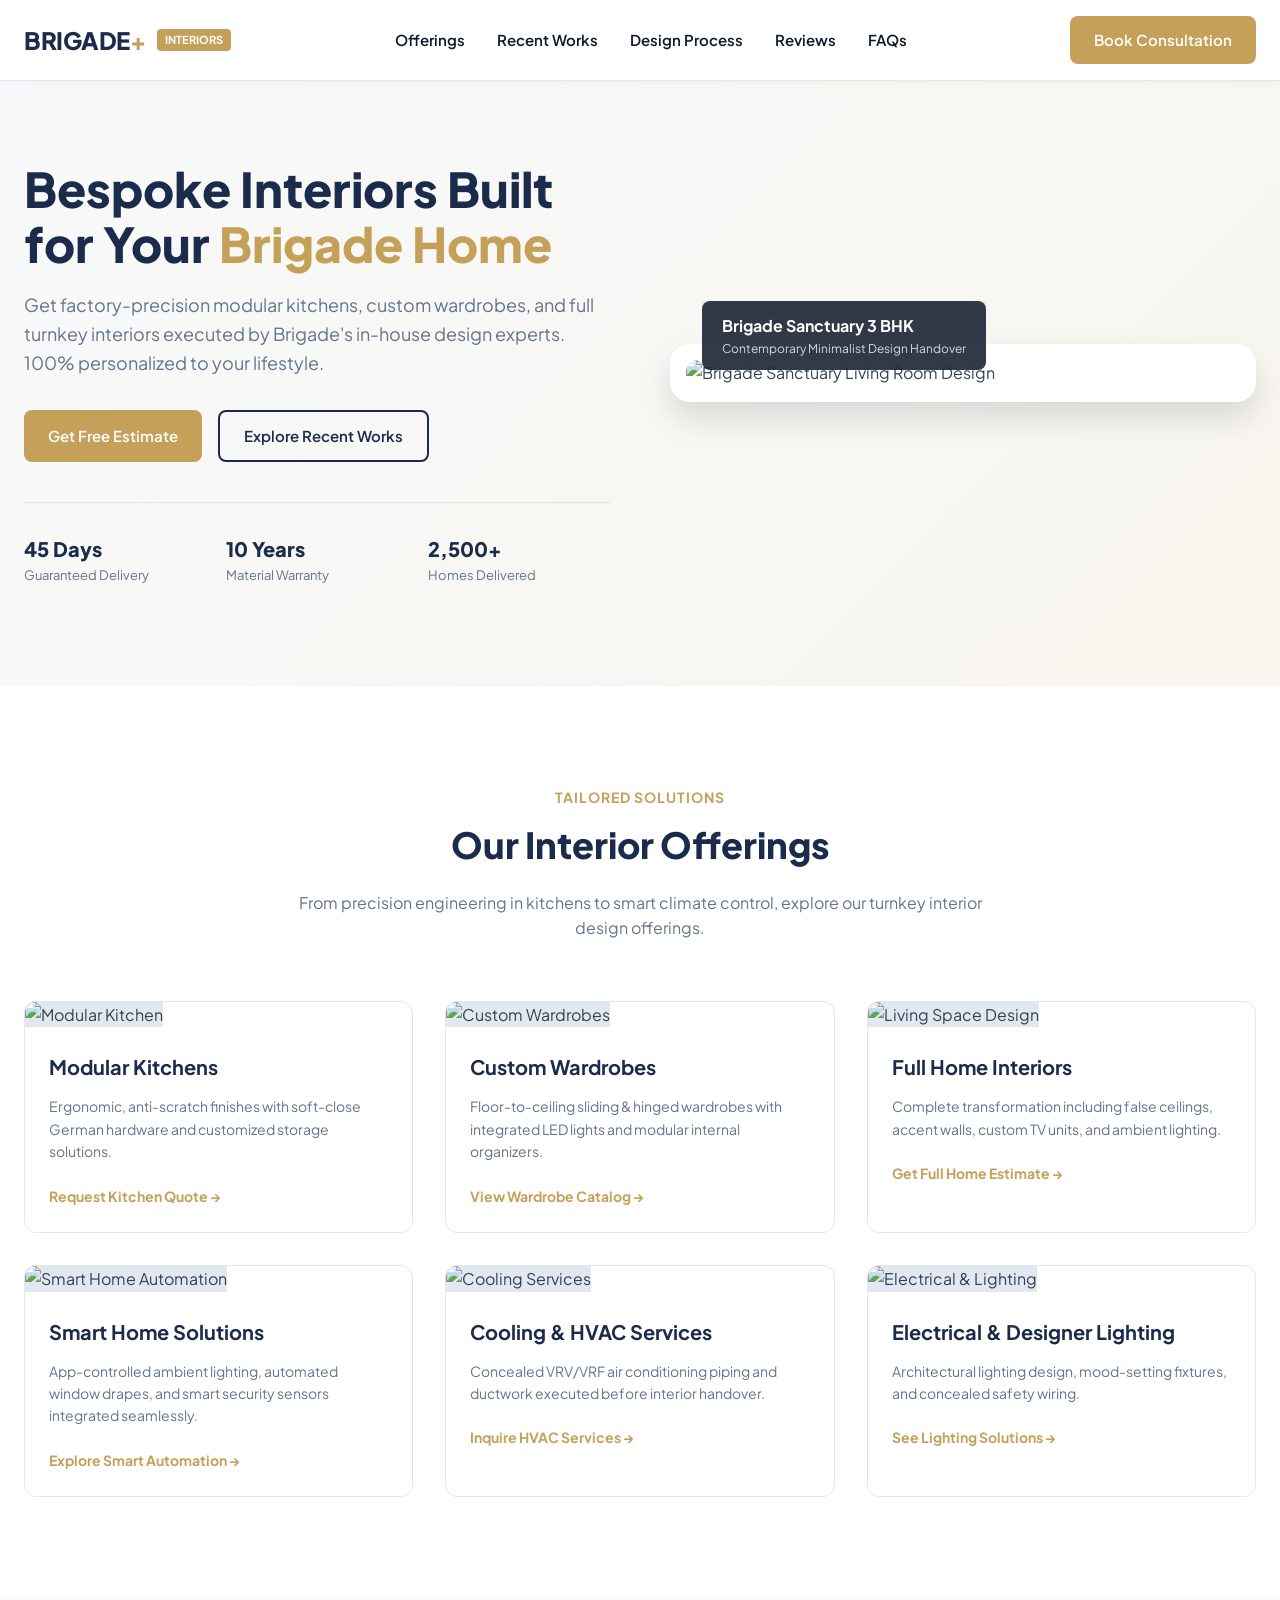
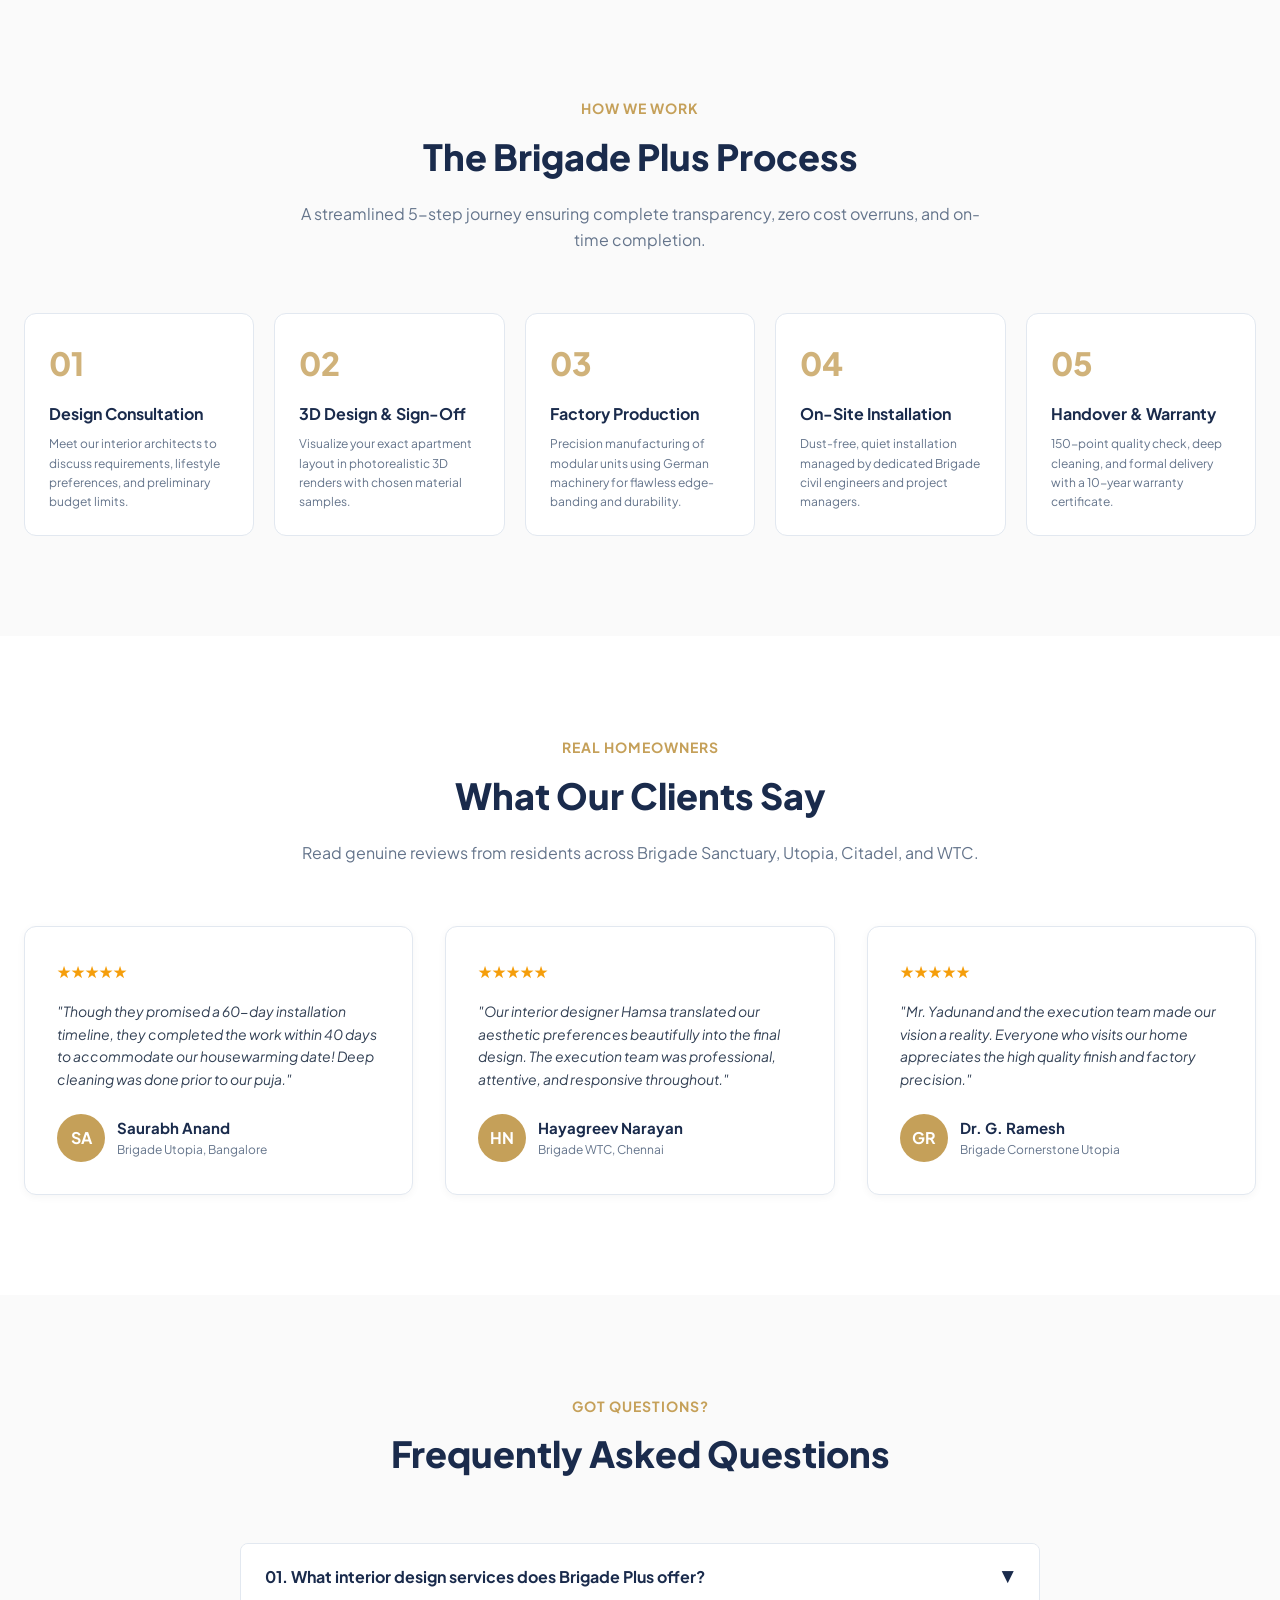
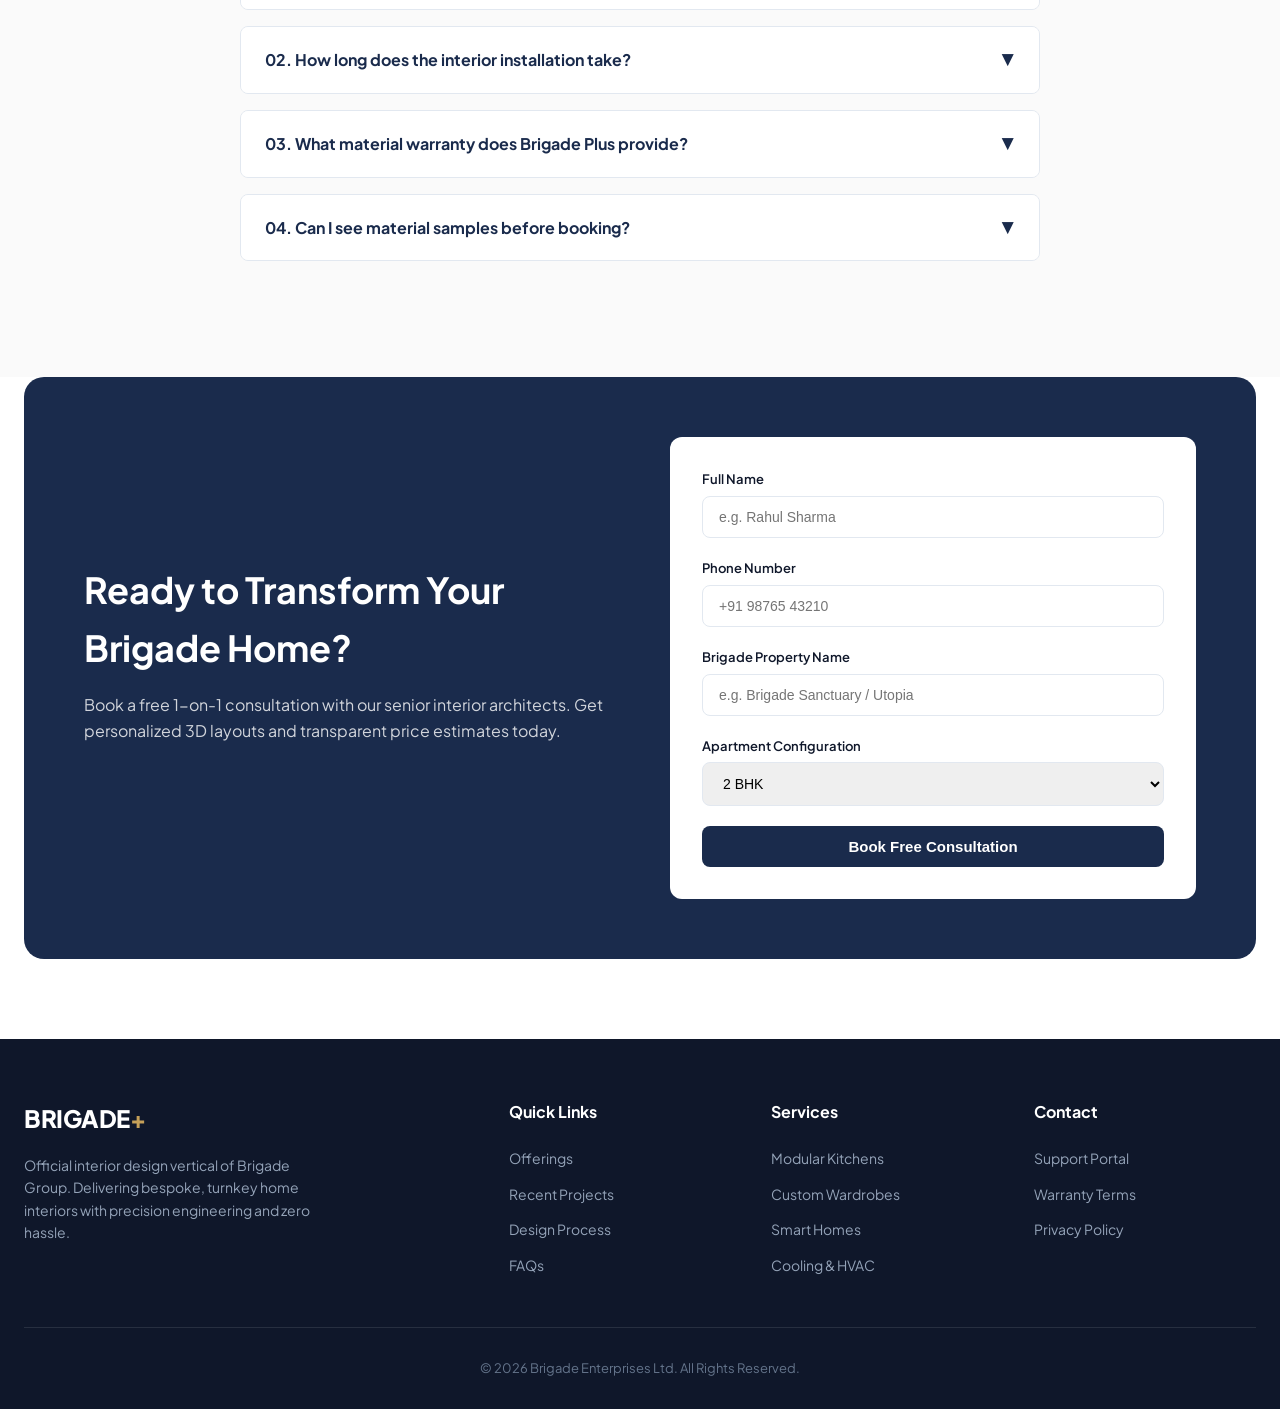
==== index.html @ ae54cfff "Add files via upload" ====
<!DOCTYPE html>
<html lang="en">
<head>
    <meta charset="UTF-8">
    <meta name="viewport" content="width=device-width, initial-scale=1.0">
    <title>Brigade Plus | Bespoke Interior Design Services</title>
    <meta name="description" content="Transform your Brigade home with tailor-made interior design services. 100% custom modular kitchens, wardrobes, smart automation, and guaranteed on-time handover.">
    
    <!-- Google Fonts -->
    <link rel="preconnect" href="https://fonts.googleapis.com">
    <link rel="preconnect" href="https://fonts.gstatic.com" crossorigin>
    <link href="https://fonts.googleapis.com/css2?family=Plus+Jakarta+Sans:wght@300;400;500;600;700;800&display=swap" rel="stylesheet">

    <style>
        :root {
            --primary: #1A2B4C;
            --primary-accent: #C5A059;
            --secondary: #0F172A;
            --accent-light: #F8F5EE;
            --text-main: #334155;
            --text-dark: #0F172A;
            --text-light: #64748B;
            --bg-light: #FAFAFA;
            --white: #FFFFFF;
            --border-color: #E2E8F0;
            --radius-sm: 8px;
            --radius-md: 12px;
            --radius-lg: 20px;
            --shadow-sm: 0 2px 8px rgba(0,0,0,0.04);
            --shadow-md: 0 8px 24px rgba(0,0,0,0.08);
            --shadow-lg: 0 16px 32px rgba(0,0,0,0.12);
            --transition: all 0.3s cubic-bezier(0.4, 0, 0.2, 1);
        }

        * {
            margin: 0;
            padding: 0;
            box-sizing: border-box;
        }

        body {
            font-family: 'Plus Jakarta Sans', sans-serif;
            color: var(--text-main);
            background-color: var(--white);
            line-height: 1.6;
            -webkit-font-smoothing: antialiased;
        }

        a {
            text-decoration: none;
            color: inherit;
        }

        ul {
            list-style: none;
        }

        /* Container */
        .container {
            width: 100%;
            max-width: 1280px;
            margin: 0 auto;
            padding: 0 24px;
        }

        /* Header / Navbar */
        header {
            position: sticky;
            top: 0;
            background: rgba(255, 255, 255, 0.95);
            backdrop-filter: blur(10px);
            z-index: 1000;
            border-bottom: 1px solid var(--border-color);
            box-shadow: var(--shadow-sm);
        }

        .navbar {
            display: flex;
            align-items: center;
            justify-content: space-between;
            height: 80px;
        }

        .logo-container {
            display: flex;
            align-items: center;
            gap: 12px;
        }

        .logo-text {
            font-size: 24px;
            font-weight: 800;
            color: var(--primary);
            letter-spacing: -0.5px;
        }

        .logo-badge {
            background: var(--primary-accent);
            color: var(--white);
            font-size: 11px;
            font-weight: 700;
            padding: 2px 8px;
            border-radius: 4px;
            text-transform: uppercase;
        }

        .nav-links {
            display: flex;
            align-items: center;
            gap: 32px;
        }

        .nav-link {
            font-size: 15px;
            font-weight: 600;
            color: var(--text-dark);
            transition: var(--transition);
        }

        .nav-link:hover {
            color: var(--primary-accent);
        }

        .btn {
            display: inline-flex;
            align-items: center;
            justify-content: center;
            padding: 12px 24px;
            font-size: 15px;
            font-weight: 600;
            border-radius: var(--radius-sm);
            transition: var(--transition);
            cursor: pointer;
            border: none;
        }

        .btn-primary {
            background-color: var(--primary-accent);
            color: var(--white);
        }

        .btn-primary:hover {
            background-color: #b08d49;
            transform: translateY(-2px);
            box-shadow: var(--shadow-md);
        }

        .btn-secondary {
            background-color: var(--primary);
            color: var(--white);
        }

        .btn-secondary:hover {
            background-color: var(--secondary);
            transform: translateY(-2px);
        }

        .btn-outline {
            border: 2px solid var(--primary);
            color: var(--primary);
            background: transparent;
        }

        .btn-outline:hover {
            background: var(--primary);
            color: var(--white);
        }

        /* Mobile Nav Menu Toggle */
        .menu-toggle {
            display: none;
            font-size: 24px;
            cursor: pointer;
        }

        /* Hero Section */
        .hero {
            padding: 80px 0 100px;
            background: linear-gradient(135deg, #F8F9FA 0%, var(--accent-light) 100%);
            position: relative;
            overflow: hidden;
        }

        .hero-grid {
            display: grid;
            grid-template-columns: 1fr 1fr;
            gap: 60px;
            align-items: center;
        }

        .hero-content h1 {
            font-size: 48px;
            font-weight: 800;
            color: var(--primary);
            line-height: 1.15;
            margin-bottom: 20px;
        }

        .hero-content h1 span {
            color: var(--primary-accent);
        }

        .hero-content p {
            font-size: 18px;
            color: var(--text-light);
            margin-bottom: 32px;
        }

        .hero-actions {
            display: flex;
            gap: 16px;
            margin-bottom: 40px;
        }

        .trust-badges {
            display: grid;
            grid-template-columns: repeat(3, 1fr);
            gap: 20px;
            padding-top: 30px;
            border-top: 1px solid rgba(0,0,0,0.08);
        }

        .trust-item h4 {
            font-size: 20px;
            font-weight: 800;
            color: var(--primary);
        }

        .trust-item p {
            font-size: 13px;
            color: var(--text-light);
            margin-bottom: 0;
        }

        .hero-card-preview {
            background: var(--white);
            border-radius: var(--radius-lg);
            padding: 16px;
            box-shadow: var(--shadow-lg);
            position: relative;
        }

        .hero-card-preview img {
            width: 100%;
            height: 420px;
            object-fit: cover;
            border-radius: var(--radius-md);
        }

        .hero-card-tag {
            position: absolute;
            bottom: 32px;
            left: 32px;
            background: rgba(15, 23, 42, 0.85);
            backdrop-filter: blur(8px);
            color: var(--white);
            padding: 12px 20px;
            border-radius: var(--radius-sm);
        }

        .hero-card-tag h5 {
            font-size: 16px;
            font-weight: 700;
        }

        .hero-card-tag p {
            font-size: 12px;
            color: rgba(255, 255, 255, 0.8);
            margin-bottom: 0;
        }

        /* Section Styling */
        .section {
            padding: 100px 0;
        }

        .section-header {
            text-align: center;
            max-width: 700px;
            margin: 0 auto 60px;
        }

        .section-subtitle {
            color: var(--primary-accent);
            font-size: 14px;
            font-weight: 700;
            text-transform: uppercase;
            letter-spacing: 1px;
            margin-bottom: 8px;
            display: block;
        }

        .section-title {
            font-size: 36px;
            font-weight: 800;
            color: var(--primary);
            margin-bottom: 16px;
        }

        .section-description {
            font-size: 16px;
            color: var(--text-light);
        }

        /* Offerings / Services */
        .services-grid {
            display: grid;
            grid-template-columns: repeat(3, 1fr);
            gap: 32px;
        }

        .service-card {
            background: var(--white);
            border-radius: var(--radius-md);
            border: 1px solid var(--border-color);
            overflow: hidden;
            transition: var(--transition);
        }

        .service-card:hover {
            transform: translateY(-8px);
            box-shadow: var(--shadow-md);
            border-color: var(--primary-accent);
        }

        .service-img {
            height: 220px;
            width: 100%;
            object-fit: cover;
            background-color: #E2E8F0;
        }

        .service-body {
            padding: 24px;
        }

        .service-body h3 {
            font-size: 20px;
            color: var(--primary);
            margin-bottom: 12px;
        }

        .service-body p {
            font-size: 14px;
            color: var(--text-light);
            margin-bottom: 20px;
        }

        .service-link {
            font-size: 14px;
            font-weight: 700;
            color: var(--primary-accent);
            display: inline-flex;
            align-items: center;
            gap: 8px;
        }

        /* Process Section */
        .process-bg {
            background-color: var(--bg-light);
        }

        .process-steps {
            display: grid;
            grid-template-columns: repeat(5, 1fr);
            gap: 20px;
            position: relative;
        }

        .process-step {
            background: var(--white);
            padding: 24px;
            border-radius: var(--radius-md);
            border: 1px solid var(--border-color);
            position: relative;
        }

        .step-number {
            font-size: 32px;
            font-weight: 800;
            color: var(--primary-accent);
            opacity: 0.8;
            margin-bottom: 12px;
        }

        .process-step h4 {
            font-size: 16px;
            color: var(--primary);
            margin-bottom: 8px;
        }

        .process-step p {
            font-size: 12px;
            color: var(--text-light);
        }

        /* Testimonials */
        .testimonials-grid {
            display: grid;
            grid-template-columns: repeat(3, 1fr);
            gap: 32px;
        }

        .testimonial-card {
            background: var(--white);
            padding: 32px;
            border-radius: var(--radius-md);
            border: 1px solid var(--border-color);
            box-shadow: var(--shadow-sm);
        }

        .stars {
            color: #F59E0B;
            margin-bottom: 16px;
            font-size: 16px;
        }

        .testimonial-text {
            font-size: 14px;
            color: var(--text-main);
            font-style: italic;
            margin-bottom: 24px;
        }

        .user-profile {
            display: flex;
            align-items: center;
            gap: 12px;
        }

        .avatar {
            width: 48px;
            height: 48px;
            border-radius: 50%;
            background: var(--primary-accent);
            color: var(--white);
            display: flex;
            align-items: center;
            justify-content: center;
            font-weight: 700;
        }

        .user-info h5 {
            font-size: 15px;
            color: var(--primary);
        }

        .user-info p {
            font-size: 12px;
            color: var(--text-light);
        }

        /* FAQ Accordion */
        .faq-accordion {
            max-width: 800px;
            margin: 0 auto;
        }

        .faq-item {
            border: 1px solid var(--border-color);
            border-radius: var(--radius-sm);
            margin-bottom: 16px;
            overflow: hidden;
            background: var(--white);
        }

        .faq-header {
            padding: 20px 24px;
            font-weight: 700;
            color: var(--primary);
            cursor: pointer;
            display: flex;
            justify-content: space-between;
            align-items: center;
            background: var(--white);
            transition: var(--transition);
        }

        .faq-header:hover {
            background-color: var(--bg-light);
        }

        .faq-body {
            padding: 0 24px 20px;
            display: none;
            color: var(--text-light);
            font-size: 14px;
        }

        .faq-item.active .faq-body {
            display: block;
        }

        .faq-item.active .faq-toggle-icon {
            transform: rotate(180deg);
        }

        /* Contact & Lead Form */
        .contact-section {
            background: var(--primary);
            color: var(--white);
            border-radius: var(--radius-lg);
            padding: 60px;
            margin-bottom: 80px;
        }

        .contact-grid {
            display: grid;
            grid-template-columns: 1fr 1fr;
            gap: 60px;
            align-items: center;
        }

        .contact-info h2 {
            font-size: 36px;
            color: var(--white);
            margin-bottom: 16px;
        }

        .contact-info p {
            color: rgba(255,255,255,0.8);
            margin-bottom: 32px;
        }

        .lead-form {
            background: var(--white);
            padding: 32px;
            border-radius: var(--radius-md);
            color: var(--text-main);
        }

        .form-group {
            margin-bottom: 20px;
        }

        .form-label {
            display: block;
            font-size: 13px;
            font-weight: 600;
            margin-bottom: 6px;
            color: var(--text-dark);
        }

        .form-input, .form-select {
            width: 100%;
            padding: 12px 16px;
            border: 1px solid var(--border-color);
            border-radius: var(--radius-sm);
            font-size: 14px;
            outline: none;
        }

        .form-input:focus, .form-select:focus {
            border-color: var(--primary-accent);
        }

        /* Footer */
        footer {
            background-color: var(--secondary);
            color: var(--white);
            padding: 60px 0 30px;
        }

        .footer-grid {
            display: grid;
            grid-template-columns: 2fr 1fr 1fr 1fr;
            gap: 40px;
            margin-bottom: 40px;
        }

        .footer-brand p {
            color: #94A3B8;
            font-size: 14px;
            margin-top: 16px;
            max-width: 300px;
        }

        .footer-column h5 {
            font-size: 16px;
            margin-bottom: 20px;
            color: var(--white);
        }

        .footer-links li {
            margin-bottom: 10px;
        }

        .footer-links a {
            color: #94A3B8;
            font-size: 14px;
            transition: var(--transition);
        }

        .footer-links a:hover {
            color: var(--white);
        }

        .copyright {
            text-align: center;
            padding-top: 30px;
            border-top: 1px solid rgba(255,255,255,0.1);
            color: #64748B;
            font-size: 13px;
        }

        /* Responsive Breakpoints */
        @media (max-width: 1024px) {
            .hero-grid, .contact-grid {
                grid-template-columns: 1fr;
            }

            .services-grid, .testimonials-grid {
                grid-template-columns: repeat(2, 1fr);
            }

            .process-steps {
                grid-template-columns: repeat(2, 1fr);
            }

            .footer-grid {
                grid-template-columns: 1fr 1fr;
            }
        }

        @media (max-width: 768px) {
            .nav-links {
                display: none;
            }

            .menu-toggle {
                display: block;
            }

            .hero-content h1 {
                font-size: 32px;
            }

            .services-grid, .testimonials-grid, .process-steps {
                grid-template-columns: 1fr;
            }

            .trust-badges {
                grid-template-columns: 1fr;
            }

            .contact-section {
                padding: 30px 20px;
            }
        }
    </style>
</head>
<body>

    <!-- Navigation Header -->
    <header>
        <div class="container navbar">
            <a href="#" class="logo-container">
                <span class="logo-text">BRIGADE<span style="color:var(--primary-accent)">+</span></span>
                <span class="logo-badge">Interiors</span>
            </a>
            <nav class="nav-links">
                <a href="#services" class="nav-link">Offerings</a>
                <a href="#portfolio" class="nav-link">Recent Works</a>
                <a href="#process" class="nav-link">Design Process</a>
                <a href="#testimonials" class="nav-link">Reviews</a>
                <a href="#faq" class="nav-link">FAQs</a>
            </nav>
            <div>
                <a href="#contact" class="btn btn-primary">Book Consultation</a>
            </div>
        </div>
    </header>

    <!-- Hero Section -->
    <section class="hero">
        <div class="container hero-grid">
            <div class="hero-content">
                <h1>Bespoke Interiors Built for Your <span>Brigade Home</span></h1>
                <p>Get factory-precision modular kitchens, custom wardrobes, and full turnkey interiors executed by Brigade's in-house design experts. 100% personalized to your lifestyle.</p>
                
                <div class="hero-actions">
                    <a href="#contact" class="btn btn-primary">Get Free Estimate</a>
                    <a href="#portfolio" class="btn btn-outline">Explore Recent Works</a>
                </div>

                <div class="trust-badges">
                    <div class="trust-item">
                        <h4>45 Days</h4>
                        <p>Guaranteed Delivery</p>
                    </div>
                    <div class="trust-item">
                        <h4>10 Years</h4>
                        <p>Material Warranty</p>
                    </div>
                    <div class="trust-item">
                        <h4>2,500+</h4>
                        <p>Homes Delivered</p>
                    </div>
                </div>
            </div>

            <div class="hero-card-preview">
                <img src="https://images.unsplash.com/photo-1618221195710-dd6b41faaea6?auto=format&fit=crop&w=1000&q=80" alt="Brigade Sanctuary Living Room Design">
                <div class="hero-card-tag">
                    <h5>Brigade Sanctuary 3 BHK</h5>
                    <p>Contemporary Minimalist Design Handover</p>
                </div>
            </div>
        </div>
    </section>

    <!-- Services / Offerings -->
    <section class="section" id="services">
        <div class="container">
            <div class="section-header">
                <span class="section-subtitle">Tailored Solutions</span>
                <h2 class="section-title">Our Interior Offerings</h2>
                <p class="section-description">From precision engineering in kitchens to smart climate control, explore our turnkey interior design offerings.</p>
            </div>

            <div class="services-grid">
                <div class="service-card">
                    <img src="https://images.unsplash.com/photo-1556911220-e15b29be8c8f?auto=format&fit=crop&w=600&q=80" alt="Modular Kitchen" class="service-img">
                    <div class="service-body">
                        <h3>Modular Kitchens</h3>
                        <p>Ergonomic, anti-scratch finishes with soft-close German hardware and customized storage solutions.</p>
                        <a href="#contact" class="service-link">Request Kitchen Quote &rarr;</a>
                    </div>
                </div>

                <div class="service-card">
                    <img src="https://images.unsplash.com/photo-1595428774223-ef52624120d2?auto=format&fit=crop&w=600&q=80" alt="Custom Wardrobes" class="service-img">
                    <div class="service-body">
                        <h3>Custom Wardrobes</h3>
                        <p>Floor-to-ceiling sliding & hinged wardrobes with integrated LED lights and modular internal organizers.</p>
                        <a href="#contact" class="service-link">View Wardrobe Catalog &rarr;</a>
                    </div>
                </div>

                <div class="service-card">
                    <img src="https://images.unsplash.com/photo-1583847268964-b28dc8f51f92?auto=format&fit=crop&w=600&q=80" alt="Living Space Design" class="service-img">
                    <div class="service-body">
                        <h3>Full Home Interiors</h3>
                        <p>Complete transformation including false ceilings, accent walls, custom TV units, and ambient lighting.</p>
                        <a href="#contact" class="service-link">Get Full Home Estimate &rarr;</a>
                    </div>
                </div>

                <div class="service-card">
                    <img src="https://images.unsplash.com/photo-1558002038-1055907df827?auto=format&fit=crop&w=600&q=80" alt="Smart Home Automation" class="service-img">
                    <div class="service-body">
                        <h3>Smart Home Solutions</h3>
                        <p>App-controlled ambient lighting, automated window drapes, and smart security sensors integrated seamlessly.</p>
                        <a href="#contact" class="service-link">Explore Smart Automation &rarr;</a>
                    </div>
                </div>

                <div class="service-card">
                    <img src="https://images.unsplash.com/photo-1616486338812-3dadae4b4ace?auto=format&fit=crop&w=600&q=80" alt="Cooling Services" class="service-img">
                    <div class="service-body">
                        <h3>Cooling & HVAC Services</h3>
                        <p>Concealed VRV/VRF air conditioning piping and ductwork executed before interior handover.</p>
                        <a href="#contact" class="service-link">Inquire HVAC Services &rarr;</a>
                    </div>
                </div>

                <div class="service-card">
                    <img src="https://images.unsplash.com/photo-1600210492486-724fe5c67fb0?auto=format&fit=crop&w=600&q=80" alt="Electrical & Lighting" class="service-img">
                    <div class="service-body">
                        <h3>Electrical & Designer Lighting</h3>
                        <p>Architectural lighting design, mood-setting fixtures, and concealed safety wiring.</p>
                        <a href="#contact" class="service-link">See Lighting Solutions &rarr;</a>
                    </div>
                </div>
            </div>
        </div>
    </section>

    <!-- 5-Step Process -->
    <section class="section process-bg" id="process">
        <div class="container">
            <div class="section-header">
                <span class="section-subtitle">How We Work</span>
                <h2 class="section-title">The Brigade Plus Process</h2>
                <p class="section-description">A streamlined 5-step journey ensuring complete transparency, zero cost overruns, and on-time completion.</p>
            </div>

            <div class="process-steps">
                <div class="process-step">
                    <div class="step-number">01</div>
                    <h4>Design Consultation</h4>
                    <p>Meet our interior architects to discuss requirements, lifestyle preferences, and preliminary budget limits.</p>
                </div>

                <div class="process-step">
                    <div class="step-number">02</div>
                    <h4>3D Design & Sign-Off</h4>
                    <p>Visualize your exact apartment layout in photorealistic 3D renders with chosen material samples.</p>
                </div>

                <div class="process-step">
                    <div class="step-number">03</div>
                    <h4>Factory Production</h4>
                    <p>Precision manufacturing of modular units using German machinery for flawless edge-banding and durability.</p>
                </div>

                <div class="process-step">
                    <div class="step-number">04</div>
                    <h4>On-Site Installation</h4>
                    <p>Dust-free, quiet installation managed by dedicated Brigade civil engineers and project managers.</p>
                </div>

                <div class="process-step">
                    <div class="step-number">05</div>
                    <h4>Handover & Warranty</h4>
                    <p>150-point quality check, deep cleaning, and formal delivery with a 10-year warranty certificate.</p>
                </div>
            </div>
        </div>
    </section>

    <!-- Testimonials -->
    <section class="section" id="testimonials">
        <div class="container">
            <div class="section-header">
                <span class="section-subtitle">Real Homeowners</span>
                <h2 class="section-title">What Our Clients Say</h2>
                <p class="section-description">Read genuine reviews from residents across Brigade Sanctuary, Utopia, Citadel, and WTC.</p>
            </div>

            <div class="testimonials-grid">
                <div class="testimonial-card">
                    <div class="stars">★★★★★</div>
                    <p class="testimonial-text">"Though they promised a 60-day installation timeline, they completed the work within 40 days to accommodate our housewarming date! Deep cleaning was done prior to our puja."</p>
                    <div class="user-profile">
                        <div class="avatar">SA</div>
                        <div class="user-info">
                            <h5>Saurabh Anand</h5>
                            <p>Brigade Utopia, Bangalore</p>
                        </div>
                    </div>
                </div>

                <div class="testimonial-card">
                    <div class="stars">★★★★★</div>
                    <p class="testimonial-text">"Our interior designer Hamsa translated our aesthetic preferences beautifully into the final design. The execution team was professional, attentive, and responsive throughout."</p>
                    <div class="user-profile">
                        <div class="avatar">HN</div>
                        <div class="user-info">
                            <h5>Hayagreev Narayan</h5>
                            <p>Brigade WTC, Chennai</p>
                        </div>
                    </div>
                </div>

                <div class="testimonial-card">
                    <div class="stars">★★★★★</div>
                    <p class="testimonial-text">"Mr. Yadunand and the execution team made our vision a reality. Everyone who visits our home appreciates the high quality finish and factory precision."</p>
                    <div class="user-profile">
                        <div class="avatar">GR</div>
                        <div class="user-info">
                            <h5>Dr. G. Ramesh</h5>
                            <p>Brigade Cornerstone Utopia</p>
                        </div>
                    </div>
                </div>
            </div>
        </div>
    </section>

    <!-- FAQ Accordion -->
    <section class="section process-bg" id="faq">
        <div class="container">
            <div class="section-header">
                <span class="section-subtitle">Got Questions?</span>
                <h2 class="section-title">Frequently Asked Questions</h2>
            </div>

            <div class="faq-accordion">
                <div class="faq-item">
                    <div class="faq-header">
                        <span>01. What interior design services does Brigade Plus offer?</span>
                        <span class="faq-toggle-icon">▼</span>
                    </div>
                    <div class="faq-body">
                        Brigade Plus offers comprehensive turnkey interior solutions including modular kitchens, wardrobes, living room accent units, ceiling design, lighting, smart home automation, and AC ducting/cooling services.
                    </div>
                </div>

                <div class="faq-item">
                    <div class="faq-header">
                        <span>02. How long does the interior installation take?</span>
                        <span class="faq-toggle-icon">▼</span>
                    </div>
                    <div class="faq-body">
                        Once 3D designs and material specifications are finalized, installation is guaranteed within 45 to 60 days.
                    </div>
                </div>

                <div class="faq-item">
                    <div class="faq-header">
                        <span>03. What material warranty does Brigade Plus provide?</span>
                        <span class="faq-toggle-icon">▼</span>
                    </div>
                    <div class="faq-body">
                        We provide up to a 10-year warranty on marine-grade plywood and premium hardware components against manufacturing defects and termite issues.
                    </div>
                </div>

                <div class="faq-item">
                    <div class="faq-header">
                        <span>04. Can I see material samples before booking?</span>
                        <span class="faq-toggle-icon">▼</span>
                    </div>
                    <div class="faq-body">
                        Yes! You can visit our Experience Centers or request a physical sample catalog during your initial design consultation.
                    </div>
                </div>
            </div>
        </div>
    </section>

    <!-- Lead Capture Form Section -->
    <section class="container" id="contact">
        <div class="contact-section">
            <div class="contact-grid">
                <div class="contact-info">
                    <h2>Ready to Transform Your Brigade Home?</h2>
                    <p>Book a free 1-on-1 consultation with our senior interior architects. Get personalized 3D layouts and transparent price estimates today.</p>
                </div>

                <form class="lead-form" onsubmit="event.preventDefault(); alert('Thank you! Our design team will contact you within 24 hours.');">
                    <div class="form-group">
                        <label class="form-label">Full Name</label>
                        <input type="text" class="form-input" placeholder="e.g. Rahul Sharma" required>
                    </div>

                    <div class="form-group">
                        <label class="form-label">Phone Number</label>
                        <input type="tel" class="form-input" placeholder="+91 98765 43210" required>
                    </div>

                    <div class="form-group">
                        <label class="form-label">Brigade Property Name</label>
                        <input type="text" class="form-input" placeholder="e.g. Brigade Sanctuary / Utopia" required>
                    </div>

                    <div class="form-group">
                        <label class="form-label">Apartment Configuration</label>
                        <select class="form-select">
                            <option>2 BHK</option>
                            <option>3 BHK</option>
                            <option>4 BHK / Penthouse</option>
                        </select>
                    </div>

                    <button type="submit" class="btn btn-secondary" style="width: 100%;">Book Free Consultation</button>
                </form>
            </div>
        </div>
    </section>

    <!-- Footer -->
    <footer>
        <div class="container">
            <div class="footer-grid">
                <div class="footer-brand">
                    <span class="logo-text" style="color:var(--white)">BRIGADE<span style="color:var(--primary-accent)">+</span></span>
                    <p>Official interior design vertical of Brigade Group. Delivering bespoke, turnkey home interiors with precision engineering and zero hassle.</p>
                </div>

                <div class="footer-column">
                    <h5>Quick Links</h5>
                    <ul class="footer-links">
                        <li><a href="#services">Offerings</a></li>
                        <li><a href="#portfolio">Recent Projects</a></li>
                        <li><a href="#process">Design Process</a></li>
                        <li><a href="#faq">FAQs</a></li>
                    </ul>
                </div>

                <div class="footer-column">
                    <h5>Services</h5>
                    <ul class="footer-links">
                        <li><a href="#services">Modular Kitchens</a></li>
                        <li><a href="#services">Custom Wardrobes</a></li>
                        <li><a href="#services">Smart Homes</a></li>
                        <li><a href="#services">Cooling & HVAC</a></li>
                    </ul>
                </div>

                <div class="footer-column">
                    <h5>Contact</h5>
                    <ul class="footer-links">
                        <li><a href="#">Support Portal</a></li>
                        <li><a href="#">Warranty Terms</a></li>
                        <li><a href="#">Privacy Policy</a></li>
                    </ul>
                </div>
            </div>

            <div class="copyright">
                © 2026 Brigade Enterprises Ltd. All Rights Reserved.
            </div>
        </div>
    </footer>

    <!-- Interactive JS for Accordion -->
    <script>
        document.querySelectorAll('.faq-header').forEach(header => {
            header.addEventListener('click', () => {
                const item = header.parentElement;
                item.classList.toggle('active');
            });
        });
    </script>
</body>
</html>
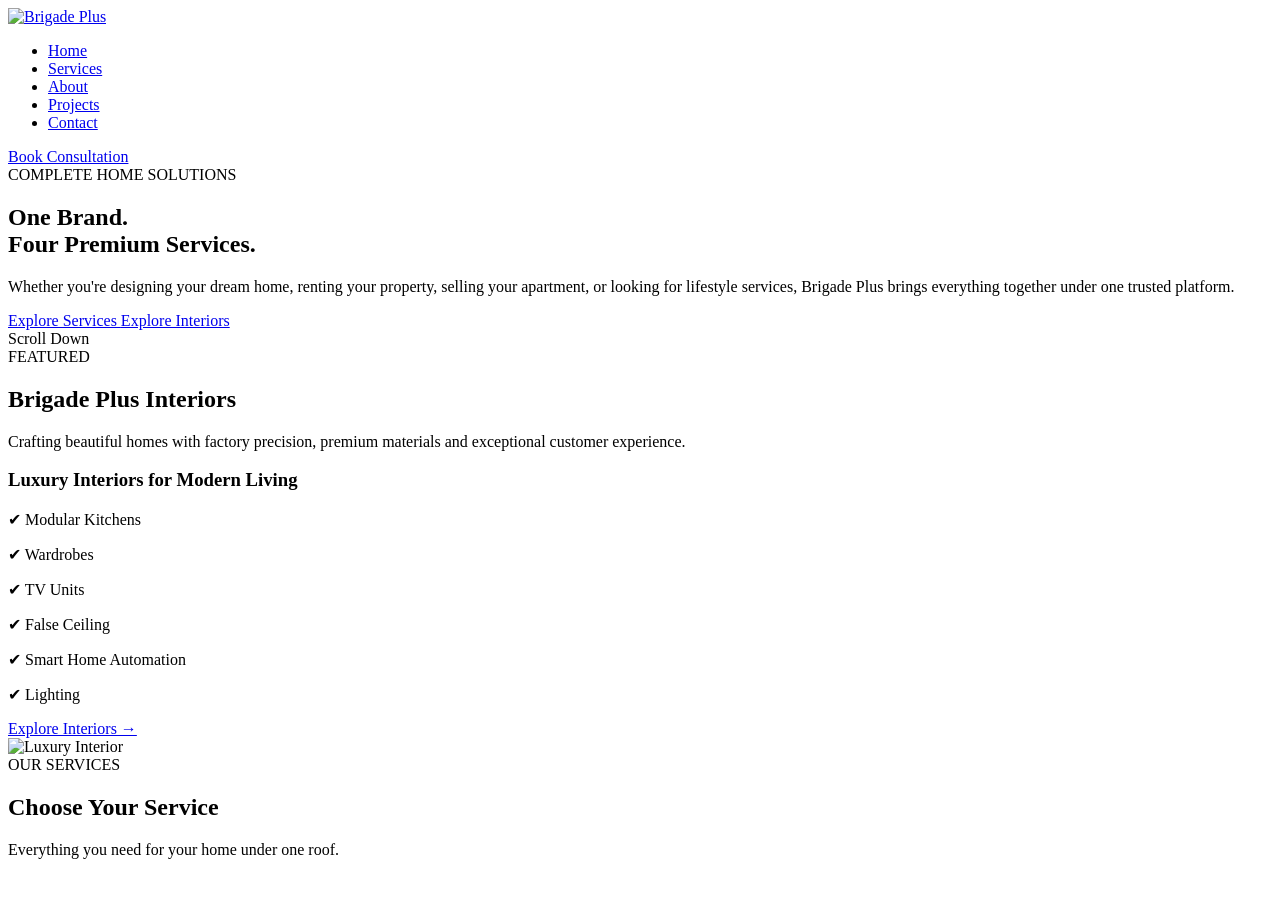
==== commit e149a1e9: "index.html" ====
--- a/index.html
+++ b/index.html
@@ -1,1018 +1,280 @@
 <!DOCTYPE html>
 <html lang="en">
+
 <head>
-    <meta charset="UTF-8">
-    <meta name="viewport" content="width=device-width, initial-scale=1.0">
-    <title>Brigade Plus | Bespoke Interior Design Services</title>
-    <meta name="description" content="Transform your Brigade home with tailor-made interior design services. 100% custom modular kitchens, wardrobes, smart automation, and guaranteed on-time handover.">
-    
-    <!-- Google Fonts -->
-    <link rel="preconnect" href="https://fonts.googleapis.com">
-    <link rel="preconnect" href="https://fonts.gstatic.com" crossorigin>
-    <link href="https://fonts.googleapis.com/css2?family=Plus+Jakarta+Sans:wght@300;400;500;600;700;800&display=swap" rel="stylesheet">
-
-    <style>
-        :root {
-            --primary: #1A2B4C;
-            --primary-accent: #C5A059;
-            --secondary: #0F172A;
-            --accent-light: #F8F5EE;
-            --text-main: #334155;
-            --text-dark: #0F172A;
-            --text-light: #64748B;
-            --bg-light: #FAFAFA;
-            --white: #FFFFFF;
-            --border-color: #E2E8F0;
-            --radius-sm: 8px;
-            --radius-md: 12px;
-            --radius-lg: 20px;
-            --shadow-sm: 0 2px 8px rgba(0,0,0,0.04);
-            --shadow-md: 0 8px 24px rgba(0,0,0,0.08);
-            --shadow-lg: 0 16px 32px rgba(0,0,0,0.12);
-            --transition: all 0.3s cubic-bezier(0.4, 0, 0.2, 1);
-        }
-
-        * {
-            margin: 0;
-            padding: 0;
-            box-sizing: border-box;
-        }
-
-        body {
-            font-family: 'Plus Jakarta Sans', sans-serif;
-            color: var(--text-main);
-            background-color: var(--white);
-            line-height: 1.6;
-            -webkit-font-smoothing: antialiased;
-        }
-
-        a {
-            text-decoration: none;
-            color: inherit;
-        }
-
-        ul {
-            list-style: none;
-        }
-
-        /* Container */
-        .container {
-            width: 100%;
-            max-width: 1280px;
-            margin: 0 auto;
-            padding: 0 24px;
-        }
-
-        /* Header / Navbar */
-        header {
-            position: sticky;
-            top: 0;
-            background: rgba(255, 255, 255, 0.95);
-            backdrop-filter: blur(10px);
-            z-index: 1000;
-            border-bottom: 1px solid var(--border-color);
-            box-shadow: var(--shadow-sm);
-        }
-
-        .navbar {
-            display: flex;
-            align-items: center;
-            justify-content: space-between;
-            height: 80px;
-        }
-
-        .logo-container {
-            display: flex;
-            align-items: center;
-            gap: 12px;
-        }
-
-        .logo-text {
-            font-size: 24px;
-            font-weight: 800;
-            color: var(--primary);
-            letter-spacing: -0.5px;
-        }
-
-        .logo-badge {
-            background: var(--primary-accent);
-            color: var(--white);
-            font-size: 11px;
-            font-weight: 700;
-            padding: 2px 8px;
-            border-radius: 4px;
-            text-transform: uppercase;
-        }
-
-        .nav-links {
-            display: flex;
-            align-items: center;
-            gap: 32px;
-        }
-
-        .nav-link {
-            font-size: 15px;
-            font-weight: 600;
-            color: var(--text-dark);
-            transition: var(--transition);
-        }
-
-        .nav-link:hover {
-            color: var(--primary-accent);
-        }
-
-        .btn {
-            display: inline-flex;
-            align-items: center;
-            justify-content: center;
-            padding: 12px 24px;
-            font-size: 15px;
-            font-weight: 600;
-            border-radius: var(--radius-sm);
-            transition: var(--transition);
-            cursor: pointer;
-            border: none;
-        }
-
-        .btn-primary {
-            background-color: var(--primary-accent);
-            color: var(--white);
-        }
-
-        .btn-primary:hover {
-            background-color: #b08d49;
-            transform: translateY(-2px);
-            box-shadow: var(--shadow-md);
-        }
-
-        .btn-secondary {
-            background-color: var(--primary);
-            color: var(--white);
-        }
-
-        .btn-secondary:hover {
-            background-color: var(--secondary);
-            transform: translateY(-2px);
-        }
-
-        .btn-outline {
-            border: 2px solid var(--primary);
-            color: var(--primary);
-            background: transparent;
-        }
-
-        .btn-outline:hover {
-            background: var(--primary);
-            color: var(--white);
-        }
-
-        /* Mobile Nav Menu Toggle */
-        .menu-toggle {
-            display: none;
-            font-size: 24px;
-            cursor: pointer;
-        }
-
-        /* Hero Section */
-        .hero {
-            padding: 80px 0 100px;
-            background: linear-gradient(135deg, #F8F9FA 0%, var(--accent-light) 100%);
-            position: relative;
-            overflow: hidden;
-        }
-
-        .hero-grid {
-            display: grid;
-            grid-template-columns: 1fr 1fr;
-            gap: 60px;
-            align-items: center;
-        }
-
-        .hero-content h1 {
-            font-size: 48px;
-            font-weight: 800;
-            color: var(--primary);
-            line-height: 1.15;
-            margin-bottom: 20px;
-        }
-
-        .hero-content h1 span {
-            color: var(--primary-accent);
-        }
-
-        .hero-content p {
-            font-size: 18px;
-            color: var(--text-light);
-            margin-bottom: 32px;
-        }
-
-        .hero-actions {
-            display: flex;
-            gap: 16px;
-            margin-bottom: 40px;
-        }
-
-        .trust-badges {
-            display: grid;
-            grid-template-columns: repeat(3, 1fr);
-            gap: 20px;
-            padding-top: 30px;
-            border-top: 1px solid rgba(0,0,0,0.08);
-        }
-
-        .trust-item h4 {
-            font-size: 20px;
-            font-weight: 800;
-            color: var(--primary);
-        }
-
-        .trust-item p {
-            font-size: 13px;
-            color: var(--text-light);
-            margin-bottom: 0;
-        }
-
-        .hero-card-preview {
-            background: var(--white);
-            border-radius: var(--radius-lg);
-            padding: 16px;
-            box-shadow: var(--shadow-lg);
-            position: relative;
-        }
-
-        .hero-card-preview img {
-            width: 100%;
-            height: 420px;
-            object-fit: cover;
-            border-radius: var(--radius-md);
-        }
-
-        .hero-card-tag {
-            position: absolute;
-            bottom: 32px;
-            left: 32px;
-            background: rgba(15, 23, 42, 0.85);
-            backdrop-filter: blur(8px);
-            color: var(--white);
-            padding: 12px 20px;
-            border-radius: var(--radius-sm);
-        }
-
-        .hero-card-tag h5 {
-            font-size: 16px;
-            font-weight: 700;
-        }
-
-        .hero-card-tag p {
-            font-size: 12px;
-            color: rgba(255, 255, 255, 0.8);
-            margin-bottom: 0;
-        }
-
-        /* Section Styling */
-        .section {
-            padding: 100px 0;
-        }
-
-        .section-header {
-            text-align: center;
-            max-width: 700px;
-            margin: 0 auto 60px;
-        }
-
-        .section-subtitle {
-            color: var(--primary-accent);
-            font-size: 14px;
-            font-weight: 700;
-            text-transform: uppercase;
-            letter-spacing: 1px;
-            margin-bottom: 8px;
-            display: block;
-        }
-
-        .section-title {
-            font-size: 36px;
-            font-weight: 800;
-            color: var(--primary);
-            margin-bottom: 16px;
-        }
-
-        .section-description {
-            font-size: 16px;
-            color: var(--text-light);
-        }
-
-        /* Offerings / Services */
-        .services-grid {
-            display: grid;
-            grid-template-columns: repeat(3, 1fr);
-            gap: 32px;
-        }
-
-        .service-card {
-            background: var(--white);
-            border-radius: var(--radius-md);
-            border: 1px solid var(--border-color);
-            overflow: hidden;
-            transition: var(--transition);
-        }
-
-        .service-card:hover {
-            transform: translateY(-8px);
-            box-shadow: var(--shadow-md);
-            border-color: var(--primary-accent);
-        }
-
-        .service-img {
-            height: 220px;
-            width: 100%;
-            object-fit: cover;
-            background-color: #E2E8F0;
-        }
-
-        .service-body {
-            padding: 24px;
-        }
-
-        .service-body h3 {
-            font-size: 20px;
-            color: var(--primary);
-            margin-bottom: 12px;
-        }
-
-        .service-body p {
-            font-size: 14px;
-            color: var(--text-light);
-            margin-bottom: 20px;
-        }
-
-        .service-link {
-            font-size: 14px;
-            font-weight: 700;
-            color: var(--primary-accent);
-            display: inline-flex;
-            align-items: center;
-            gap: 8px;
-        }
-
-        /* Process Section */
-        .process-bg {
-            background-color: var(--bg-light);
-        }
-
-        .process-steps {
-            display: grid;
-            grid-template-columns: repeat(5, 1fr);
-            gap: 20px;
-            position: relative;
-        }
-
-        .process-step {
-            background: var(--white);
-            padding: 24px;
-            border-radius: var(--radius-md);
-            border: 1px solid var(--border-color);
-            position: relative;
-        }
-
-        .step-number {
-            font-size: 32px;
-            font-weight: 800;
-            color: var(--primary-accent);
-            opacity: 0.8;
-            margin-bottom: 12px;
-        }
-
-        .process-step h4 {
-            font-size: 16px;
-            color: var(--primary);
-            margin-bottom: 8px;
-        }
-
-        .process-step p {
-            font-size: 12px;
-            color: var(--text-light);
-        }
-
-        /* Testimonials */
-        .testimonials-grid {
-            display: grid;
-            grid-template-columns: repeat(3, 1fr);
-            gap: 32px;
-        }
-
-        .testimonial-card {
-            background: var(--white);
-            padding: 32px;
-            border-radius: var(--radius-md);
-            border: 1px solid var(--border-color);
-            box-shadow: var(--shadow-sm);
-        }
-
-        .stars {
-            color: #F59E0B;
-            margin-bottom: 16px;
-            font-size: 16px;
-        }
-
-        .testimonial-text {
-            font-size: 14px;
-            color: var(--text-main);
-            font-style: italic;
-            margin-bottom: 24px;
-        }
-
-        .user-profile {
-            display: flex;
-            align-items: center;
-            gap: 12px;
-        }
-
-        .avatar {
-            width: 48px;
-            height: 48px;
-            border-radius: 50%;
-            background: var(--primary-accent);
-            color: var(--white);
-            display: flex;
-            align-items: center;
-            justify-content: center;
-            font-weight: 700;
-        }
-
-        .user-info h5 {
-            font-size: 15px;
-            color: var(--primary);
-        }
-
-        .user-info p {
-            font-size: 12px;
-            color: var(--text-light);
-        }
-
-        /* FAQ Accordion */
-        .faq-accordion {
-            max-width: 800px;
-            margin: 0 auto;
-        }
-
-        .faq-item {
-            border: 1px solid var(--border-color);
-            border-radius: var(--radius-sm);
-            margin-bottom: 16px;
-            overflow: hidden;
-            background: var(--white);
-        }
-
-        .faq-header {
-            padding: 20px 24px;
-            font-weight: 700;
-            color: var(--primary);
-            cursor: pointer;
-            display: flex;
-            justify-content: space-between;
-            align-items: center;
-            background: var(--white);
-            transition: var(--transition);
-        }
-
-        .faq-header:hover {
-            background-color: var(--bg-light);
-        }
-
-        .faq-body {
-            padding: 0 24px 20px;
-            display: none;
-            color: var(--text-light);
-            font-size: 14px;
-        }
-
-        .faq-item.active .faq-body {
-            display: block;
-        }
-
-        .faq-item.active .faq-toggle-icon {
-            transform: rotate(180deg);
-        }
-
-        /* Contact & Lead Form */
-        .contact-section {
-            background: var(--primary);
-            color: var(--white);
-            border-radius: var(--radius-lg);
-            padding: 60px;
-            margin-bottom: 80px;
-        }
-
-        .contact-grid {
-            display: grid;
-            grid-template-columns: 1fr 1fr;
-            gap: 60px;
-            align-items: center;
-        }
-
-        .contact-info h2 {
-            font-size: 36px;
-            color: var(--white);
-            margin-bottom: 16px;
-        }
-
-        .contact-info p {
-            color: rgba(255,255,255,0.8);
-            margin-bottom: 32px;
-        }
-
-        .lead-form {
-            background: var(--white);
-            padding: 32px;
-            border-radius: var(--radius-md);
-            color: var(--text-main);
-        }
-
-        .form-group {
-            margin-bottom: 20px;
-        }
-
-        .form-label {
-            display: block;
-            font-size: 13px;
-            font-weight: 600;
-            margin-bottom: 6px;
-            color: var(--text-dark);
-        }
-
-        .form-input, .form-select {
-            width: 100%;
-            padding: 12px 16px;
-            border: 1px solid var(--border-color);
-            border-radius: var(--radius-sm);
-            font-size: 14px;
-            outline: none;
-        }
-
-        .form-input:focus, .form-select:focus {
-            border-color: var(--primary-accent);
-        }
-
-        /* Footer */
-        footer {
-            background-color: var(--secondary);
-            color: var(--white);
-            padding: 60px 0 30px;
-        }
-
-        .footer-grid {
-            display: grid;
-            grid-template-columns: 2fr 1fr 1fr 1fr;
-            gap: 40px;
-            margin-bottom: 40px;
-        }
-
-        .footer-brand p {
-            color: #94A3B8;
-            font-size: 14px;
-            margin-top: 16px;
-            max-width: 300px;
-        }
-
-        .footer-column h5 {
-            font-size: 16px;
-            margin-bottom: 20px;
-            color: var(--white);
-        }
-
-        .footer-links li {
-            margin-bottom: 10px;
-        }
-
-        .footer-links a {
-            color: #94A3B8;
-            font-size: 14px;
-            transition: var(--transition);
-        }
-
-        .footer-links a:hover {
-            color: var(--white);
-        }
-
-        .copyright {
-            text-align: center;
-            padding-top: 30px;
-            border-top: 1px solid rgba(255,255,255,0.1);
-            color: #64748B;
-            font-size: 13px;
-        }
-
-        /* Responsive Breakpoints */
-        @media (max-width: 1024px) {
-            .hero-grid, .contact-grid {
-                grid-template-columns: 1fr;
-            }
-
-            .services-grid, .testimonials-grid {
-                grid-template-columns: repeat(2, 1fr);
-            }
-
-            .process-steps {
-                grid-template-columns: repeat(2, 1fr);
-            }
-
-            .footer-grid {
-                grid-template-columns: 1fr 1fr;
-            }
-        }
-
-        @media (max-width: 768px) {
-            .nav-links {
-                display: none;
-            }
-
-            .menu-toggle {
-                display: block;
-            }
-
-            .hero-content h1 {
-                font-size: 32px;
-            }
-
-            .services-grid, .testimonials-grid, .process-steps {
-                grid-template-columns: 1fr;
-            }
-
-            .trust-badges {
-                grid-template-columns: 1fr;
-            }
-
-            .contact-section {
-                padding: 30px 20px;
-            }
-        }
-    </style>
+
+<meta charset="UTF-8">
+
+<meta name="viewport" content="width=device-width, initial-scale=1.0">
+
+<title>Brigade Plus | Complete Home Solutions</title>
+
+<meta name="description"
+content="Brigade Plus offers premium Interior Design, Rental, Resale and Lifestyle services.">
+
+<link rel="preconnect" href="https://fonts.googleapis.com">
+
+<link rel="preconnect" href="https://fonts.gstatic.com" crossorigin>
+
+<link href="https://fonts.googleapis.com/css2?family=Outfit:wght@300;400;500;600;700;800&display=swap" rel="stylesheet">
+
+<link rel="stylesheet" href="assets/css/style.css">
+
 </head>
+
 <body>
 
-    <!-- Navigation Header -->
-    <header>
-        <div class="container navbar">
-            <a href="#" class="logo-container">
-                <span class="logo-text">BRIGADE<span style="color:var(--primary-accent)">+</span></span>
-                <span class="logo-badge">Interiors</span>
-            </a>
-            <nav class="nav-links">
-                <a href="#services" class="nav-link">Offerings</a>
-                <a href="#portfolio" class="nav-link">Recent Works</a>
-                <a href="#process" class="nav-link">Design Process</a>
-                <a href="#testimonials" class="nav-link">Reviews</a>
-                <a href="#faq" class="nav-link">FAQs</a>
-            </nav>
-            <div>
-                <a href="#contact" class="btn btn-primary">Book Consultation</a>
-            </div>
-        </div>
-    </header>
-
-    <!-- Hero Section -->
-    <section class="hero">
-        <div class="container hero-grid">
-            <div class="hero-content">
-                <h1>Bespoke Interiors Built for Your <span>Brigade Home</span></h1>
-                <p>Get factory-precision modular kitchens, custom wardrobes, and full turnkey interiors executed by Brigade's in-house design experts. 100% personalized to your lifestyle.</p>
-                
-                <div class="hero-actions">
-                    <a href="#contact" class="btn btn-primary">Get Free Estimate</a>
-                    <a href="#portfolio" class="btn btn-outline">Explore Recent Works</a>
-                </div>
-
-                <div class="trust-badges">
-                    <div class="trust-item">
-                        <h4>45 Days</h4>
-                        <p>Guaranteed Delivery</p>
-                    </div>
-                    <div class="trust-item">
-                        <h4>10 Years</h4>
-                        <p>Material Warranty</p>
-                    </div>
-                    <div class="trust-item">
-                        <h4>2,500+</h4>
-                        <p>Homes Delivered</p>
-                    </div>
-                </div>
-            </div>
-
-            <div class="hero-card-preview">
-                <img src="https://images.unsplash.com/photo-1618221195710-dd6b41faaea6?auto=format&fit=crop&w=1000&q=80" alt="Brigade Sanctuary Living Room Design">
-                <div class="hero-card-tag">
-                    <h5>Brigade Sanctuary 3 BHK</h5>
-                    <p>Contemporary Minimalist Design Handover</p>
-                </div>
-            </div>
-        </div>
-    </section>
-
-    <!-- Services / Offerings -->
-    <section class="section" id="services">
-        <div class="container">
-            <div class="section-header">
-                <span class="section-subtitle">Tailored Solutions</span>
-                <h2 class="section-title">Our Interior Offerings</h2>
-                <p class="section-description">From precision engineering in kitchens to smart climate control, explore our turnkey interior design offerings.</p>
-            </div>
-
-            <div class="services-grid">
-                <div class="service-card">
-                    <img src="https://images.unsplash.com/photo-1556911220-e15b29be8c8f?auto=format&fit=crop&w=600&q=80" alt="Modular Kitchen" class="service-img">
-                    <div class="service-body">
-                        <h3>Modular Kitchens</h3>
-                        <p>Ergonomic, anti-scratch finishes with soft-close German hardware and customized storage solutions.</p>
-                        <a href="#contact" class="service-link">Request Kitchen Quote &rarr;</a>
-                    </div>
-                </div>
-
-                <div class="service-card">
-                    <img src="https://images.unsplash.com/photo-1595428774223-ef52624120d2?auto=format&fit=crop&w=600&q=80" alt="Custom Wardrobes" class="service-img">
-                    <div class="service-body">
-                        <h3>Custom Wardrobes</h3>
-                        <p>Floor-to-ceiling sliding & hinged wardrobes with integrated LED lights and modular internal organizers.</p>
-                        <a href="#contact" class="service-link">View Wardrobe Catalog &rarr;</a>
-                    </div>
-                </div>
-
-                <div class="service-card">
-                    <img src="https://images.unsplash.com/photo-1583847268964-b28dc8f51f92?auto=format&fit=crop&w=600&q=80" alt="Living Space Design" class="service-img">
-                    <div class="service-body">
-                        <h3>Full Home Interiors</h3>
-                        <p>Complete transformation including false ceilings, accent walls, custom TV units, and ambient lighting.</p>
-                        <a href="#contact" class="service-link">Get Full Home Estimate &rarr;</a>
-                    </div>
-                </div>
-
-                <div class="service-card">
-                    <img src="https://images.unsplash.com/photo-1558002038-1055907df827?auto=format&fit=crop&w=600&q=80" alt="Smart Home Automation" class="service-img">
-                    <div class="service-body">
-                        <h3>Smart Home Solutions</h3>
-                        <p>App-controlled ambient lighting, automated window drapes, and smart security sensors integrated seamlessly.</p>
-                        <a href="#contact" class="service-link">Explore Smart Automation &rarr;</a>
-                    </div>
-                </div>
-
-                <div class="service-card">
-                    <img src="https://images.unsplash.com/photo-1616486338812-3dadae4b4ace?auto=format&fit=crop&w=600&q=80" alt="Cooling Services" class="service-img">
-                    <div class="service-body">
-                        <h3>Cooling & HVAC Services</h3>
-                        <p>Concealed VRV/VRF air conditioning piping and ductwork executed before interior handover.</p>
-                        <a href="#contact" class="service-link">Inquire HVAC Services &rarr;</a>
-                    </div>
-                </div>
-
-                <div class="service-card">
-                    <img src="https://images.unsplash.com/photo-1600210492486-724fe5c67fb0?auto=format&fit=crop&w=600&q=80" alt="Electrical & Lighting" class="service-img">
-                    <div class="service-body">
-                        <h3>Electrical & Designer Lighting</h3>
-                        <p>Architectural lighting design, mood-setting fixtures, and concealed safety wiring.</p>
-                        <a href="#contact" class="service-link">See Lighting Solutions &rarr;</a>
-                    </div>
-                </div>
-            </div>
-        </div>
-    </section>
-
-    <!-- 5-Step Process -->
-    <section class="section process-bg" id="process">
-        <div class="container">
-            <div class="section-header">
-                <span class="section-subtitle">How We Work</span>
-                <h2 class="section-title">The Brigade Plus Process</h2>
-                <p class="section-description">A streamlined 5-step journey ensuring complete transparency, zero cost overruns, and on-time completion.</p>
-            </div>
-
-            <div class="process-steps">
-                <div class="process-step">
-                    <div class="step-number">01</div>
-                    <h4>Design Consultation</h4>
-                    <p>Meet our interior architects to discuss requirements, lifestyle preferences, and preliminary budget limits.</p>
-                </div>
-
-                <div class="process-step">
-                    <div class="step-number">02</div>
-                    <h4>3D Design & Sign-Off</h4>
-                    <p>Visualize your exact apartment layout in photorealistic 3D renders with chosen material samples.</p>
-                </div>
-
-                <div class="process-step">
-                    <div class="step-number">03</div>
-                    <h4>Factory Production</h4>
-                    <p>Precision manufacturing of modular units using German machinery for flawless edge-banding and durability.</p>
-                </div>
-
-                <div class="process-step">
-                    <div class="step-number">04</div>
-                    <h4>On-Site Installation</h4>
-                    <p>Dust-free, quiet installation managed by dedicated Brigade civil engineers and project managers.</p>
-                </div>
-
-                <div class="process-step">
-                    <div class="step-number">05</div>
-                    <h4>Handover & Warranty</h4>
-                    <p>150-point quality check, deep cleaning, and formal delivery with a 10-year warranty certificate.</p>
-                </div>
-            </div>
-        </div>
-    </section>
-
-    <!-- Testimonials -->
-    <section class="section" id="testimonials">
-        <div class="container">
-            <div class="section-header">
-                <span class="section-subtitle">Real Homeowners</span>
-                <h2 class="section-title">What Our Clients Say</h2>
-                <p class="section-description">Read genuine reviews from residents across Brigade Sanctuary, Utopia, Citadel, and WTC.</p>
-            </div>
-
-            <div class="testimonials-grid">
-                <div class="testimonial-card">
-                    <div class="stars">★★★★★</div>
-                    <p class="testimonial-text">"Though they promised a 60-day installation timeline, they completed the work within 40 days to accommodate our housewarming date! Deep cleaning was done prior to our puja."</p>
-                    <div class="user-profile">
-                        <div class="avatar">SA</div>
-                        <div class="user-info">
-                            <h5>Saurabh Anand</h5>
-                            <p>Brigade Utopia, Bangalore</p>
-                        </div>
-                    </div>
-                </div>
-
-                <div class="testimonial-card">
-                    <div class="stars">★★★★★</div>
-                    <p class="testimonial-text">"Our interior designer Hamsa translated our aesthetic preferences beautifully into the final design. The execution team was professional, attentive, and responsive throughout."</p>
-                    <div class="user-profile">
-                        <div class="avatar">HN</div>
-                        <div class="user-info">
-                            <h5>Hayagreev Narayan</h5>
-                            <p>Brigade WTC, Chennai</p>
-                        </div>
-                    </div>
-                </div>
-
-                <div class="testimonial-card">
-                    <div class="stars">★★★★★</div>
-                    <p class="testimonial-text">"Mr. Yadunand and the execution team made our vision a reality. Everyone who visits our home appreciates the high quality finish and factory precision."</p>
-                    <div class="user-profile">
-                        <div class="avatar">GR</div>
-                        <div class="user-info">
-                            <h5>Dr. G. Ramesh</h5>
-                            <p>Brigade Cornerstone Utopia</p>
-                        </div>
-                    </div>
-                </div>
-            </div>
-        </div>
-    </section>
-
-    <!-- FAQ Accordion -->
-    <section class="section process-bg" id="faq">
-        <div class="container">
-            <div class="section-header">
-                <span class="section-subtitle">Got Questions?</span>
-                <h2 class="section-title">Frequently Asked Questions</h2>
-            </div>
-
-            <div class="faq-accordion">
-                <div class="faq-item">
-                    <div class="faq-header">
-                        <span>01. What interior design services does Brigade Plus offer?</span>
-                        <span class="faq-toggle-icon">▼</span>
-                    </div>
-                    <div class="faq-body">
-                        Brigade Plus offers comprehensive turnkey interior solutions including modular kitchens, wardrobes, living room accent units, ceiling design, lighting, smart home automation, and AC ducting/cooling services.
-                    </div>
-                </div>
-
-                <div class="faq-item">
-                    <div class="faq-header">
-                        <span>02. How long does the interior installation take?</span>
-                        <span class="faq-toggle-icon">▼</span>
-                    </div>
-                    <div class="faq-body">
-                        Once 3D designs and material specifications are finalized, installation is guaranteed within 45 to 60 days.
-                    </div>
-                </div>
-
-                <div class="faq-item">
-                    <div class="faq-header">
-                        <span>03. What material warranty does Brigade Plus provide?</span>
-                        <span class="faq-toggle-icon">▼</span>
-                    </div>
-                    <div class="faq-body">
-                        We provide up to a 10-year warranty on marine-grade plywood and premium hardware components against manufacturing defects and termite issues.
-                    </div>
-                </div>
-
-                <div class="faq-item">
-                    <div class="faq-header">
-                        <span>04. Can I see material samples before booking?</span>
-                        <span class="faq-toggle-icon">▼</span>
-                    </div>
-                    <div class="faq-body">
-                        Yes! You can visit our Experience Centers or request a physical sample catalog during your initial design consultation.
-                    </div>
-                </div>
-            </div>
-        </div>
-    </section>
-
-    <!-- Lead Capture Form Section -->
-    <section class="container" id="contact">
-        <div class="contact-section">
-            <div class="contact-grid">
-                <div class="contact-info">
-                    <h2>Ready to Transform Your Brigade Home?</h2>
-                    <p>Book a free 1-on-1 consultation with our senior interior architects. Get personalized 3D layouts and transparent price estimates today.</p>
-                </div>
-
-                <form class="lead-form" onsubmit="event.preventDefault(); alert('Thank you! Our design team will contact you within 24 hours.');">
-                    <div class="form-group">
-                        <label class="form-label">Full Name</label>
-                        <input type="text" class="form-input" placeholder="e.g. Rahul Sharma" required>
-                    </div>
-
-                    <div class="form-group">
-                        <label class="form-label">Phone Number</label>
-                        <input type="tel" class="form-input" placeholder="+91 98765 43210" required>
-                    </div>
-
-                    <div class="form-group">
-                        <label class="form-label">Brigade Property Name</label>
-                        <input type="text" class="form-input" placeholder="e.g. Brigade Sanctuary / Utopia" required>
-                    </div>
-
-                    <div class="form-group">
-                        <label class="form-label">Apartment Configuration</label>
-                        <select class="form-select">
-                            <option>2 BHK</option>
-                            <option>3 BHK</option>
-                            <option>4 BHK / Penthouse</option>
-                        </select>
-                    </div>
-
-                    <button type="submit" class="btn btn-secondary" style="width: 100%;">Book Free Consultation</button>
-                </form>
-            </div>
-        </div>
-    </section>
-
-    <!-- Footer -->
-    <footer>
-        <div class="container">
-            <div class="footer-grid">
-                <div class="footer-brand">
-                    <span class="logo-text" style="color:var(--white)">BRIGADE<span style="color:var(--primary-accent)">+</span></span>
-                    <p>Official interior design vertical of Brigade Group. Delivering bespoke, turnkey home interiors with precision engineering and zero hassle.</p>
-                </div>
-
-                <div class="footer-column">
-                    <h5>Quick Links</h5>
-                    <ul class="footer-links">
-                        <li><a href="#services">Offerings</a></li>
-                        <li><a href="#portfolio">Recent Projects</a></li>
-                        <li><a href="#process">Design Process</a></li>
-                        <li><a href="#faq">FAQs</a></li>
-                    </ul>
-                </div>
-
-                <div class="footer-column">
-                    <h5>Services</h5>
-                    <ul class="footer-links">
-                        <li><a href="#services">Modular Kitchens</a></li>
-                        <li><a href="#services">Custom Wardrobes</a></li>
-                        <li><a href="#services">Smart Homes</a></li>
-                        <li><a href="#services">Cooling & HVAC</a></li>
-                    </ul>
-                </div>
-
-                <div class="footer-column">
-                    <h5>Contact</h5>
-                    <ul class="footer-links">
-                        <li><a href="#">Support Portal</a></li>
-                        <li><a href="#">Warranty Terms</a></li>
-                        <li><a href="#">Privacy Policy</a></li>
-                    </ul>
-                </div>
-            </div>
-
-            <div class="copyright">
-                © 2026 Brigade Enterprises Ltd. All Rights Reserved.
-            </div>
-        </div>
-    </footer>
-
-    <!-- Interactive JS for Accordion -->
-    <script>
-        document.querySelectorAll('.faq-header').forEach(header => {
-            header.addEventListener('click', () => {
-                const item = header.parentElement;
-                item.classList.toggle('active');
-            });
-        });
-    </script>
-</body>
-</html>+
+<!-- ==========================
+NAVBAR
+========================== -->
+
+<header>
+
+<nav class="navbar">
+
+<div class="container">
+
+<a href="#" class="logo">
+
+<img src="assets/images/logo.png" alt="Brigade Plus">
+
+</a>
+
+<ul class="nav-menu">
+
+<li><a href="#">Home</a></li>
+
+<li><a href="#services">Services</a></li>
+
+<li><a href="#">About</a></li>
+
+<li><a href="#">Projects</a></li>
+
+<li><a href="#">Contact</a></li>
+
+</ul>
+
+<a href="#" class="btn-nav">
+
+Book Consultation
+
+</a>
+
+<div class="hamburger">
+
+<span></span>
+
+<span></span>
+
+<span></span>
+
+</div>
+
+</div>
+
+</nav>
+
+</header>
+
+
+
+<!-- ==========================
+HERO SECTION
+========================== -->
+
+<section class="hero">
+
+<div class="overlay"></div>
+
+<div class="hero-content">
+
+<span>
+
+COMPLETE HOME SOLUTIONS
+
+</span>
+
+<h1>
+
+One Brand.
+
+<br>
+
+Four Premium Services.
+
+</h1>
+
+<p>
+
+Whether you're designing your dream home,
+
+renting your property,
+
+selling your apartment,
+
+or looking for lifestyle services,
+
+Brigade Plus brings everything together under one trusted platform.
+
+</p>
+
+<div class="hero-buttons">
+
+<a href="#services" class="primary-btn">
+
+Explore Services
+
+</a>
+
+<a href="interiors/index.html" class="secondary-btn">
+
+Explore Interiors
+
+</a>
+
+</div>
+
+</div>
+
+<div class="scroll">
+
+Scroll Down
+
+</div>
+
+</section>
+
+
+
+
+<!-- ==========================
+FEATURED SERVICE
+========================== -->
+
+<section class="featured">
+
+<div class="container">
+
+<div class="section-title">
+
+<span>FEATURED</span>
+
+<h2>
+
+Brigade Plus Interiors
+
+</h2>
+
+<p>
+
+Crafting beautiful homes with factory precision,
+
+premium materials and exceptional customer experience.
+
+</p>
+
+</div>
+
+<div class="featured-card">
+
+<div class="featured-left">
+
+<h3>
+
+Luxury Interiors
+
+for Modern Living
+
+</h3>
+
+<p>
+
+✔ Modular Kitchens
+
+</p>
+
+<p>
+
+✔ Wardrobes
+
+</p>
+
+<p>
+
+✔ TV Units
+
+</p>
+
+<p>
+
+✔ False Ceiling
+
+</p>
+
+<p>
+
+✔ Smart Home Automation
+
+</p>
+
+<p>
+
+✔ Lighting
+
+</p>
+
+<a href="interiors/index.html"
+
+class="explore-btn">
+
+Explore Interiors →
+
+</a>
+
+</div>
+
+<div class="featured-right">
+
+<img src="assets/images/interior-hero.jpg"
+
+alt="Luxury Interior">
+
+</div>
+
+</div>
+
+</div>
+
+</section>
+
+
+
+
+<!-- ==========================
+SERVICES
+========================== -->
+
+<section id="services">
+
+<div class="container">
+
+<div class="section-title">
+
+<span>OUR SERVICES</span>
+
+<h2>
+
+Choose Your Service
+
+</h2>
+
+<p>
+
+Everything you need for your home under one roof.
+
+</p>
+
+</div>
+
+<div class="service-grid">
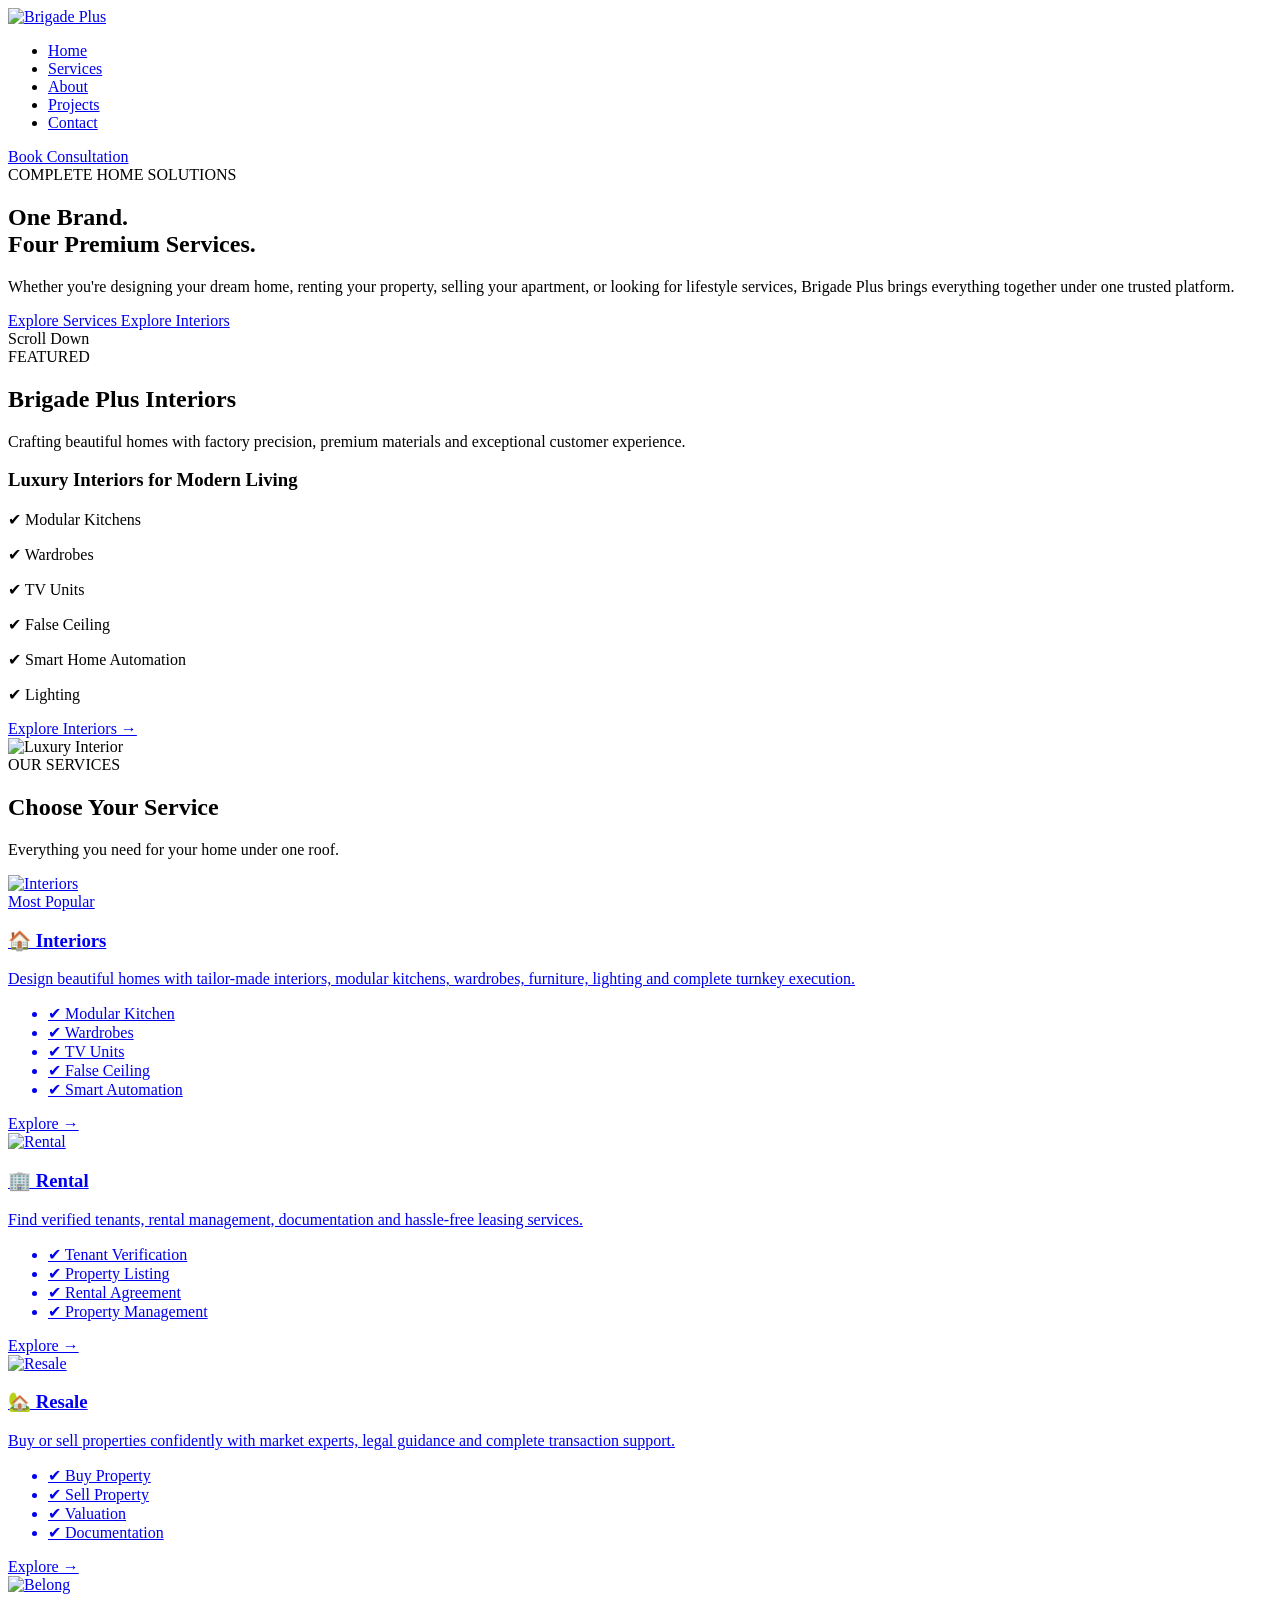
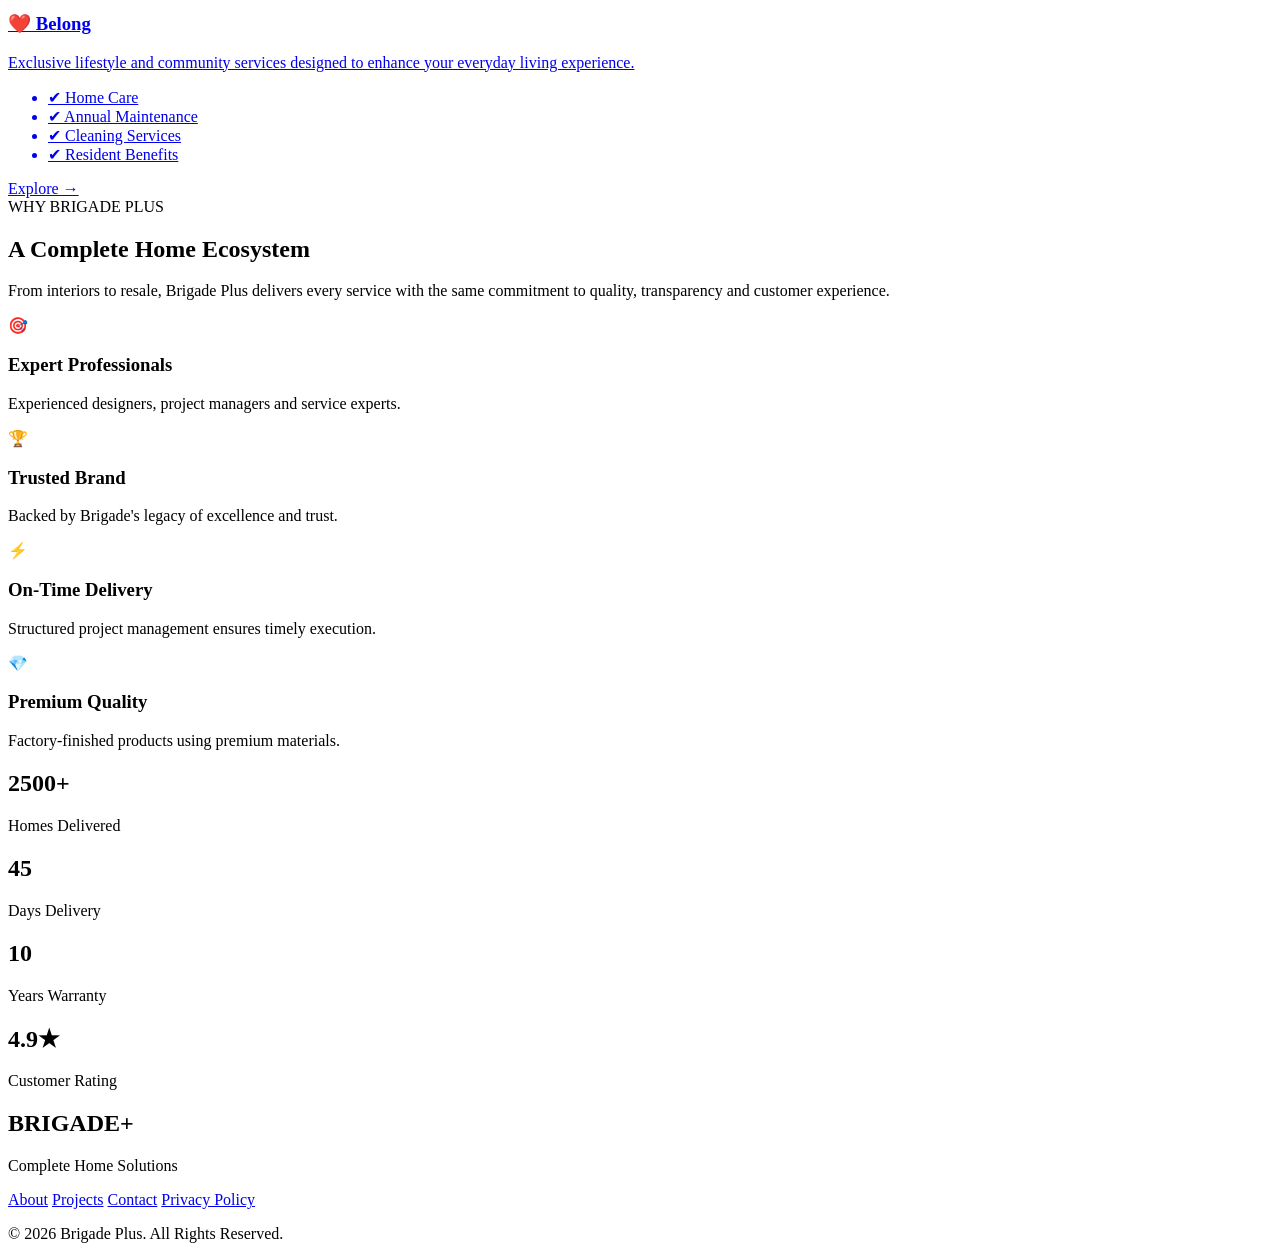
==== commit 575660f5: "index.html" ====
--- a/index.html
+++ b/index.html
@@ -278,3 +278,361 @@
 </div>
 
 <div class="service-grid">
+
+    <!-- Interiors -->
+
+    <a href="interiors/index.html" class="service-card featured-service">
+
+        <div class="service-image">
+
+            <img src="assets/images/interiors.jpg" alt="Interiors">
+
+        </div>
+
+        <div class="service-content">
+
+            <span class="service-tag">Most Popular</span>
+
+            <h3>🏠 Interiors</h3>
+
+            <p>
+                Design beautiful homes with tailor-made interiors, modular kitchens,
+                wardrobes, furniture, lighting and complete turnkey execution.
+            </p>
+
+            <ul>
+
+                <li>✔ Modular Kitchen</li>
+
+                <li>✔ Wardrobes</li>
+
+                <li>✔ TV Units</li>
+
+                <li>✔ False Ceiling</li>
+
+                <li>✔ Smart Automation</li>
+
+            </ul>
+
+            <span class="card-btn">
+                Explore →
+            </span>
+
+        </div>
+
+    </a>
+
+
+
+    <!-- Rental -->
+
+    <a href="rental/index.html" class="service-card">
+
+        <div class="service-image">
+
+            <img src="assets/images/rental.jpg" alt="Rental">
+
+        </div>
+
+        <div class="service-content">
+
+            <h3>🏢 Rental</h3>
+
+            <p>
+
+                Find verified tenants, rental management,
+                documentation and hassle-free leasing services.
+
+            </p>
+
+            <ul>
+
+                <li>✔ Tenant Verification</li>
+
+                <li>✔ Property Listing</li>
+
+                <li>✔ Rental Agreement</li>
+
+                <li>✔ Property Management</li>
+
+            </ul>
+
+            <span class="card-btn">
+
+                Explore →
+
+            </span>
+
+        </div>
+
+    </a>
+
+
+
+
+    <!-- Resale -->
+
+    <a href="resale/index.html" class="service-card">
+
+        <div class="service-image">
+
+            <img src="assets/images/resale.jpg" alt="Resale">
+
+        </div>
+
+        <div class="service-content">
+
+            <h3>🏡 Resale</h3>
+
+            <p>
+
+                Buy or sell properties confidently with market experts,
+                legal guidance and complete transaction support.
+
+            </p>
+
+            <ul>
+
+                <li>✔ Buy Property</li>
+
+                <li>✔ Sell Property</li>
+
+                <li>✔ Valuation</li>
+
+                <li>✔ Documentation</li>
+
+            </ul>
+
+            <span class="card-btn">
+
+                Explore →
+
+            </span>
+
+        </div>
+
+    </a>
+
+
+
+
+    <!-- Belong -->
+
+    <a href="belong/index.html" class="service-card">
+
+        <div class="service-image">
+
+            <img src="assets/images/belong.jpg" alt="Belong">
+
+        </div>
+
+        <div class="service-content">
+
+            <h3>❤️ Belong</h3>
+
+            <p>
+
+                Exclusive lifestyle and community services designed
+                to enhance your everyday living experience.
+
+            </p>
+
+            <ul>
+
+                <li>✔ Home Care</li>
+
+                <li>✔ Annual Maintenance</li>
+
+                <li>✔ Cleaning Services</li>
+
+                <li>✔ Resident Benefits</li>
+
+            </ul>
+
+            <span class="card-btn">
+
+                Explore →
+
+            </span>
+
+        </div>
+
+    </a>
+
+</div>
+
+</div>
+
+</section>
+<section class="experience">
+
+<div class="container">
+
+<div class="section-title">
+
+<span>WHY BRIGADE PLUS</span>
+
+<h2>
+
+A Complete Home Ecosystem
+
+</h2>
+
+<p>
+
+From interiors to resale, Brigade Plus delivers every service with
+the same commitment to quality, transparency and customer experience.
+
+</p>
+
+</div>
+
+<div class="experience-grid">
+
+<div class="experience-box">
+
+<div class="exp-icon">🎯</div>
+
+<h3>Expert Professionals</h3>
+
+<p>
+
+Experienced designers,
+project managers and service experts.
+
+</p>
+
+</div>
+
+<div class="experience-box">
+
+<div class="exp-icon">🏆</div>
+
+<h3>Trusted Brand</h3>
+
+<p>
+
+Backed by Brigade's legacy
+of excellence and trust.
+
+</p>
+
+</div>
+
+<div class="experience-box">
+
+<div class="exp-icon">⚡</div>
+
+<h3>On-Time Delivery</h3>
+
+<p>
+
+Structured project management
+ensures timely execution.
+
+</p>
+
+</div>
+
+<div class="experience-box">
+
+<div class="exp-icon">💎</div>
+
+<h3>Premium Quality</h3>
+
+<p>
+
+Factory-finished products
+using premium materials.
+
+</p>
+
+</div>
+
+</div>
+
+</div>
+
+</section>
+<section class="statistics">
+
+<div class="container">
+
+<div class="stat-box">
+
+<h2>2500+</h2>
+
+<p>Homes Delivered</p>
+
+</div>
+
+<div class="stat-box">
+
+<h2>45</h2>
+
+<p>Days Delivery</p>
+
+</div>
+
+<div class="stat-box">
+
+<h2>10</h2>
+
+<p>Years Warranty</p>
+
+</div>
+
+<div class="stat-box">
+
+<h2>4.9★</h2>
+
+<p>Customer Rating</p>
+
+</div>
+
+</div>
+
+</section>
+<footer>
+
+<div class="container">
+
+<h2>
+
+BRIGADE<span>+</span>
+
+</h2>
+
+<p>
+
+Complete Home Solutions
+
+</p>
+
+<div class="footer-links">
+
+<a href="#">About</a>
+
+<a href="#">Projects</a>
+
+<a href="#">Contact</a>
+
+<a href="#">Privacy Policy</a>
+
+</div>
+
+<p class="copyright">
+
+© 2026 Brigade Plus. All Rights Reserved.
+
+</p>
+
+</div>
+
+</footer>
+
+<script src="assets/js/script.js"></script>
+
+</body>
+
+</html>
